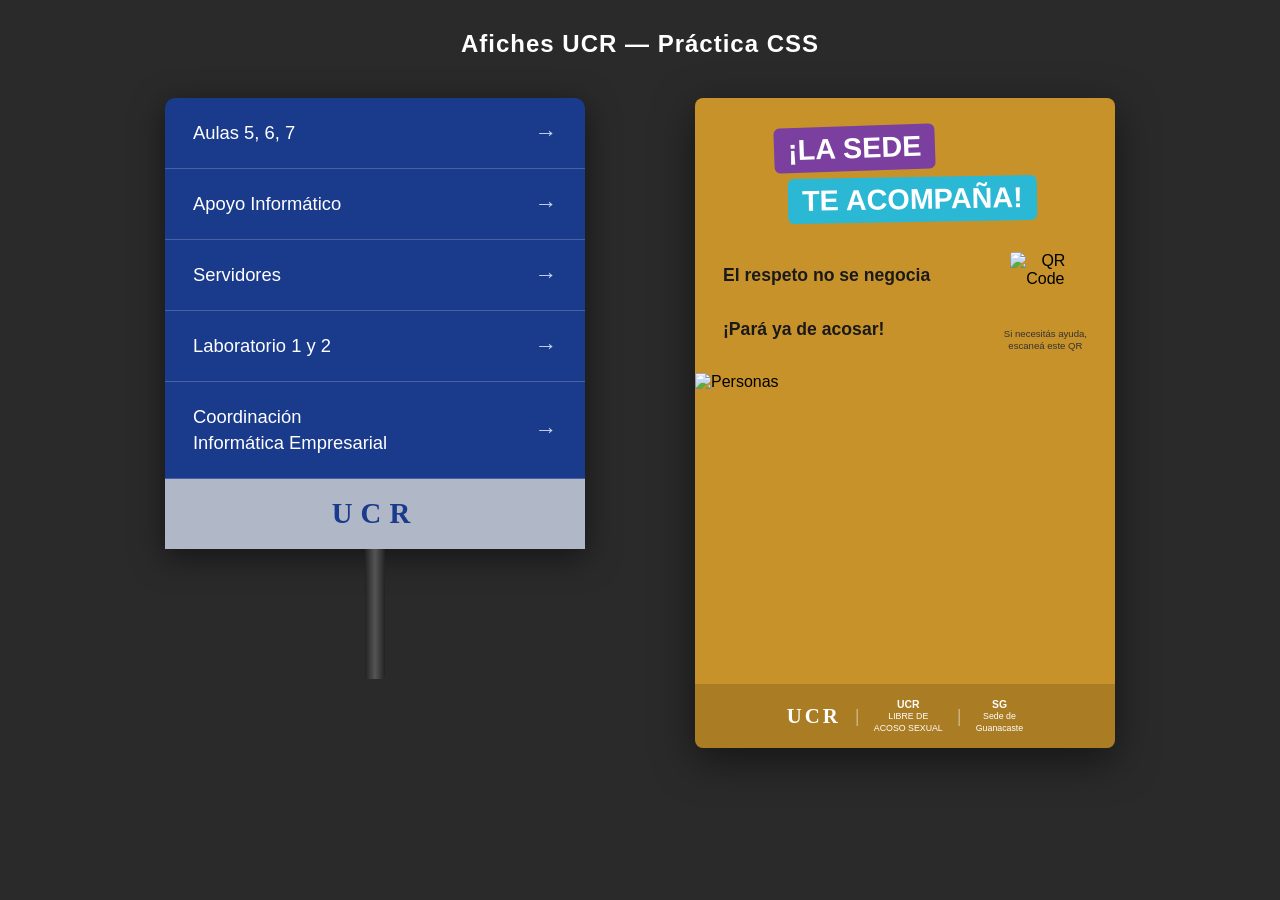
==== index.html @ 823f458b "subir la imagen y afiche 1" ====
<!DOCTYPE html>
<html lang="es">
<head>
  <meta charset="UTF-8" />
  <meta name="viewport" content="width=device-width, initial-scale=1.0"/>
  <title>Afiches UCR</title>
  <link rel="stylesheet" href="index.css" />
</head>
<body>

  <h1 class="titulo-pagina">Afiches UCR — Práctica CSS</h1>

  <div class="contenedor-afiches">

    <!-- AFICHE 1: LETRERO -->
    <div class="poste-wrapper">
      <div class="letrero">
        <div class="fila">
          <span class="texto">Aulas 5, 6, 7</span>
          <span class="flecha">→</span>
        </div>
        <div class="fila">
          <span class="texto">Apoyo Informático</span>
          <span class="flecha">→</span>
        </div>
        <div class="fila">
          <span class="texto">Servidores</span>
          <span class="flecha">→</span>
        </div>
        <div class="fila">
          <span class="texto">Laboratorio 1 y 2</span>
          <span class="flecha">→</span>
        </div>
        <div class="fila">
          <span class="texto">Coordinación<br>Informática Empresarial</span>
          <span class="flecha">→</span>
        </div>
        <div class="pie">
          <span class="ucr-logo">UCR</span>
        </div>
      </div>
      <div class="poste"></div>
    </div>

    <!-- AFICHE 2: LA SEDE TE ACOMPAÑA -->
    <div class="afiche">

      <div class="zona-titulo">
        <div class="titulo-badge">
          <span class="titulo-linea1">¡LA SEDE</span>
          <span class="titulo-linea2">TE ACOMPAÑA!</span>
        </div>
      </div>

      <div class="zona-mensaje">
        <p class="mensaje-principal">El respeto no se negocia</p>
        <p class="mensaje-secundario">¡Pará ya de acosar!</p>
        <div class="qr-placeholder">
          <img src="qrcode_325543992_3bf52f61341345cf4e1a12b8e5c5245b.png" alt="QR Code" class="qr-img"/>
          <small>Si necesitás ayuda,<br>escaneá este QR</small>
        </div>
      </div>

      <!-- FOTO EN LUGAR DEL DIV DE PERSONAS -->
      <div class="zona-personas">
        <img src="C:\Users\Lenovo\Desktop\Prueba-de-Quiz\Fotostop.png" alt="Personas" class="foto-personas" />
      </div>

      <div class="zona-logos">
        <span class="logo-ucr">UCR</span>
        <span class="separador">|</span>
        <span class="logo-acoso">UCR<br><small>LIBRE DE<br>ACOSO SEXUAL</small></span>
        <span class="separador">|</span>
        <span class="logo-sg">SG <small>Sede de<br>Guanacaste</small></span>
      </div>

    </div>

  </div>

</body>
</html>
---- index.css ----
*, *::before, *::after {
  box-sizing: border-box;
  margin: 0;
  padding: 0;
}

body {
  background: #2a2a2a;
  min-height: 100vh;
  padding: 30px 20px;
  font-family: Arial, sans-serif;
}

.titulo-pagina {
  text-align: center;
  color: #ffffff;
  font-size: 1.5rem;
  margin-bottom: 40px;
  letter-spacing: 1px;
}

/* GRID de 2 columnas para los dos afiches */
.contenedor-afiches {
  display: grid;
  grid-template-columns: 1fr 1fr;
  justify-items: center;
  align-items: start;
  gap: 60px;
  max-width: 1000px;
  margin: 0 auto;
}

/* ============================================================
   AFICHE 1 — LETRERO
   ============================================================ */
.poste-wrapper {
  display: flex;
  flex-direction: column;
  align-items: center;
}

.letrero {
  width: 420px;
  background: #1a3a8c;
  border-radius: 10px 10px 0 0;
  overflow: hidden;
  box-shadow: 0 8px 32px rgba(0,0,0,0.5);

  display: grid;
  grid-template-rows: repeat(5, auto) 70px;
}

.fila {
  display: flex;
  justify-content: space-between;
  align-items: center;
  padding: 22px 28px;
  border-bottom: 1px solid rgba(255,255,255,0.2);
  color: #ffffff;
  transition: background 0.2s;
}

.fila:hover {
  background: rgba(255,255,255,0.1);
}

.texto {
  font-size: 1.15rem;
  font-weight: 500;
  line-height: 1.4;
}

.flecha {
  font-size: 1.4rem;
  font-weight: bold;
  color: #c8d4f0;
  margin-left: 16px;
  flex-shrink: 0;
}

.pie {
  background: #b0b8c8;
  display: flex;
  justify-content: center;
  align-items: center;
}

.ucr-logo {
  font-family: 'Times New Roman', serif;
  font-size: 1.8rem;
  font-weight: bold;
  color: #1a3a8c;
  letter-spacing: 8px;
}

.poste {
  width: 20px;
  height: 130px;
  background: linear-gradient(to right, #222, #555, #222);
  border-radius: 0 0 4px 4px;
}

/* ============================================================
   AFICHE 2 — LA SEDE TE ACOMPAÑA
   ============================================================ */
.afiche {
  width: 420px;
  background: #c8922a;
  border-radius: 8px;
  overflow: hidden;
  box-shadow: 0 12px 40px rgba(0,0,0,0.5);

  display: grid;
  grid-template-rows: auto auto 1fr auto;
  grid-template-areas:
    "titulo"
    "mensaje"
    "personas"
    "logos";
  min-height: 650px;
}

/* ANIMACIONES al hacer hover en el afiche */
.mensaje-principal,
.mensaje-secundario {
  font-size: 1.1rem;
  font-weight: bold;
  color: #1a1a1a;
  transition: transform 0.3s ease, color 0.3s ease;
  display: inline-block;
}

.afiche:hover .mensaje-principal,
.afiche:hover .mensaje-secundario {
  transform: scale(1.2);
  color: #ffffff;
}

.titulo-linea1,
.titulo-linea2 {
  transition: transform 0.3s ease, letter-spacing 0.3s ease;
}

.afiche:hover .titulo-linea1,
.afiche:hover .titulo-linea2 {
  transform: scale(1.1) rotate(-2deg);
  letter-spacing: 2px;
}

/* Foto hover */
.foto-personas {
  transition: transform 0.3s ease;
}

.afiche:hover .foto-personas {
  transform: scale(1.05);
}

/* ZONAS */
.zona-titulo {
  grid-area: titulo;
  padding: 28px 20px 10px;
  display: flex;
  justify-content: center;
  align-items: center;
}

.titulo-badge {
  display: flex;
  flex-direction: column;
  align-items: flex-start;
  gap: 6px;
}

.titulo-linea1 {
  background: #7b3fa0;
  color: white;
  font-family: Arial Black, sans-serif;
  font-size: 1.8rem;
  font-weight: 900;
  padding: 6px 14px;
  border-radius: 6px;
  transform: rotate(-2deg);
  display: inline-block;
}

.titulo-linea2 {
  background: #2ab8d4;
  color: white;
  font-family: Arial Black, sans-serif;
  font-size: 1.8rem;
  font-weight: 900;
  padding: 6px 14px;
  border-radius: 6px;
  transform: rotate(-1deg);
  display: inline-block;
  margin-left: 14px;
}

.zona-mensaje {
  grid-area: mensaje;
  padding: 20px 28px;

  display: grid;
  grid-template-columns: 1fr auto;
  grid-template-rows: auto auto;
  grid-template-areas:
    "principal qr"
    "secundario qr";
  gap: 6px 16px;
  align-items: center;
}

.mensaje-principal { grid-area: principal; }
.mensaje-secundario { grid-area: secundario; }

.qr-placeholder {
  grid-area: qr;
  display: flex;
  flex-direction: column;
  align-items: center;
  gap: 6px;
  text-align: center;
}

.qr-img {
  width: 70px;
  height: 70px;
  border-radius: 4px;
}

.qr-placeholder small {
  font-size: 0.6rem;
  color: #333;
  line-height: 1.3;
}

/* FOTO en lugar del div de personas */
.zona-personas {
  grid-area: personas;
  display: flex;
  justify-content: center;
  align-items: flex-end;
  overflow: hidden;
}

.foto-personas {
  width: 100%;
  height: 100%;
  object-fit: cover;
  object-position: center bottom;
}

.zona-logos {
  grid-area: logos;
  background: rgba(0,0,0,0.15);
  padding: 14px 20px;
  display: flex;
  justify-content: center;
  align-items: center;
  gap: 14px;
}

.logo-ucr {
  font-family: 'Times New Roman', serif;
  font-size: 1.3rem;
  font-weight: bold;
  color: #ffffff;
  letter-spacing: 3px;
}

.separador {
  color: rgba(255,255,255,0.4);
  font-size: 1.2rem;
}

.logo-acoso, .logo-sg {
  font-size: 0.65rem;
  font-weight: bold;
  color: #ffffff;
  line-height: 1.3;
  text-align: center;
}

.logo-acoso small, .logo-sg small {
  font-weight: normal;
  font-size: 0.55rem;
  display: block;
}
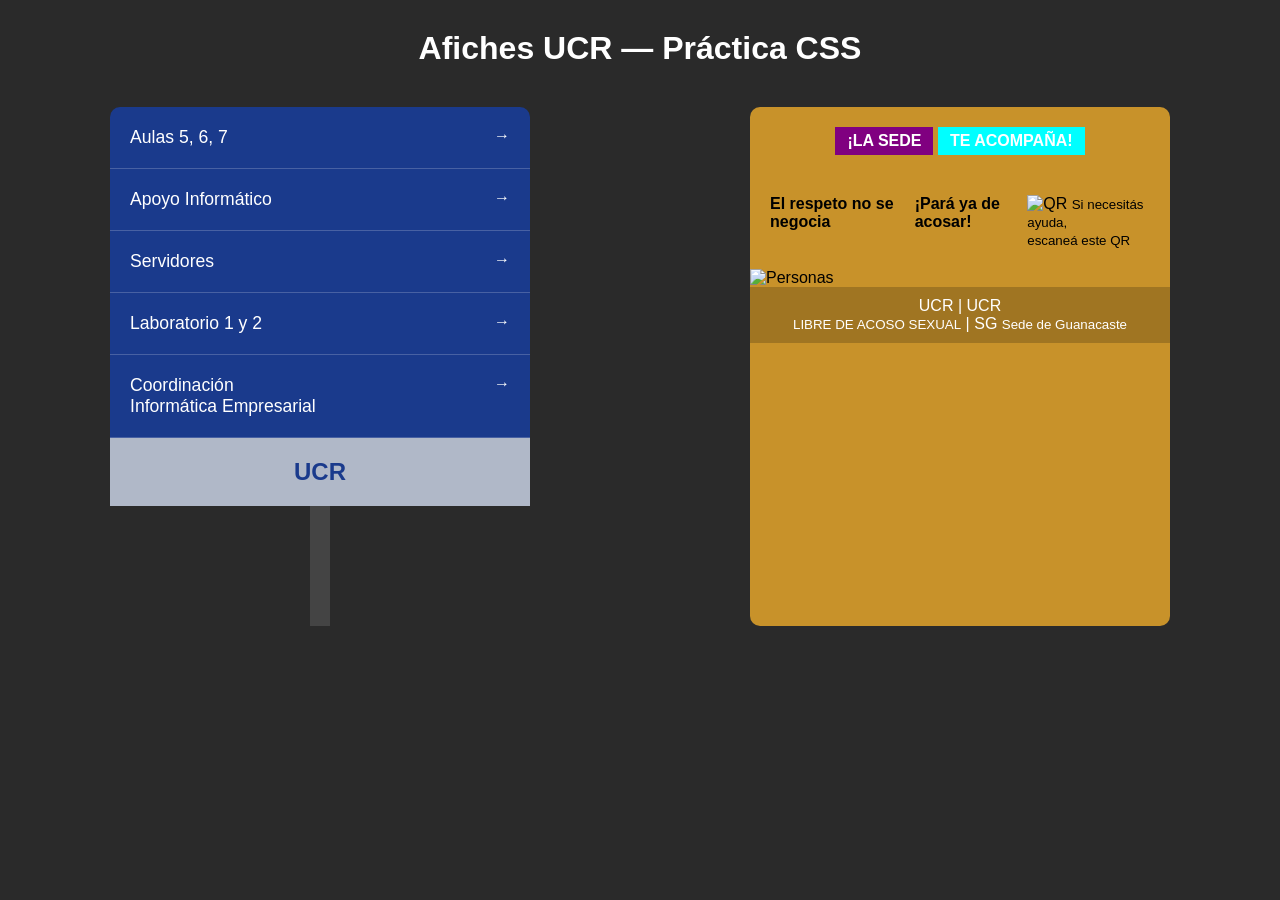
==== commit bb583151: "subir la imagen del codigo QR porque la ruta estaba mal" ====
--- a/index.html
+++ b/index.html
@@ -12,37 +12,44 @@
 
   <div class="contenedor-afiches">
 
-    <!-- AFICHE 1: LETRERO -->
+    <!-- AFICHE 1 -->
     <div class="poste-wrapper">
       <div class="letrero">
+
         <div class="fila">
           <span class="texto">Aulas 5, 6, 7</span>
           <span class="flecha">→</span>
         </div>
+
         <div class="fila">
           <span class="texto">Apoyo Informático</span>
           <span class="flecha">→</span>
         </div>
+
         <div class="fila">
           <span class="texto">Servidores</span>
           <span class="flecha">→</span>
         </div>
+
         <div class="fila">
           <span class="texto">Laboratorio 1 y 2</span>
           <span class="flecha">→</span>
         </div>
+
         <div class="fila">
           <span class="texto">Coordinación<br>Informática Empresarial</span>
           <span class="flecha">→</span>
         </div>
+
         <div class="pie">
           <span class="ucr-logo">UCR</span>
         </div>
+
       </div>
       <div class="poste"></div>
     </div>
 
-    <!-- AFICHE 2: LA SEDE TE ACOMPAÑA -->
+    <!-- AFICHE 2 -->
     <div class="afiche">
 
       <div class="zona-titulo">
@@ -55,23 +62,23 @@
       <div class="zona-mensaje">
         <p class="mensaje-principal">El respeto no se negocia</p>
         <p class="mensaje-secundario">¡Pará ya de acosar!</p>
+
         <div class="qr-placeholder">
-          <img src="qrcode_325543992_3bf52f61341345cf4e1a12b8e5c5245b.png" alt="QR Code" class="qr-img"/>
+          <img src="img/qr.png" alt="QR" class="qr-img"/>
           <small>Si necesitás ayuda,<br>escaneá este QR</small>
         </div>
       </div>
 
-      <!-- FOTO EN LUGAR DEL DIV DE PERSONAS -->
       <div class="zona-personas">
-        <img src="C:\Users\Lenovo\Desktop\Prueba-de-Quiz\Fotostop.png" alt="Personas" class="foto-personas" />
+        <img src="img/Fotostop.png" alt="Personas" class="foto-personas" />
       </div>
 
       <div class="zona-logos">
         <span class="logo-ucr">UCR</span>
         <span class="separador">|</span>
-        <span class="logo-acoso">UCR<br><small>LIBRE DE<br>ACOSO SEXUAL</small></span>
+        <span class="logo-acoso">UCR<br><small>LIBRE DE ACOSO SEXUAL</small></span>
         <span class="separador">|</span>
-        <span class="logo-sg">SG <small>Sede de<br>Guanacaste</small></span>
+        <span class="logo-sg">SG <small>Sede de Guanacaste</small></span>
       </div>
 
     </div>
--- a/index.css
+++ b/index.css
@@ -1,4 +1,4 @@
-*, *::before, *::after {
+* {
   box-sizing: border-box;
   margin: 0;
   padding: 0;
@@ -6,33 +6,27 @@
 
 body {
   background: #2a2a2a;
-  min-height: 100vh;
-  padding: 30px 20px;
+  padding: 30px;
   font-family: Arial, sans-serif;
 }
 
 .titulo-pagina {
   text-align: center;
-  color: #ffffff;
-  font-size: 1.5rem;
+  color: white;
   margin-bottom: 40px;
-  letter-spacing: 1px;
 }
 
-/* GRID de 2 columnas para los dos afiches */
+/* GRID */
 .contenedor-afiches {
   display: grid;
   grid-template-columns: 1fr 1fr;
+  gap: 60px;
   justify-items: center;
-  align-items: start;
-  gap: 60px;
-  max-width: 1000px;
-  margin: 0 auto;
 }
 
-/* ============================================================
-   AFICHE 1 — LETRERO
-   ============================================================ */
+/* =======================
+   AFICHE 1 (LETRERO)
+======================= */
 .poste-wrapper {
   display: flex;
   flex-direction: column;
@@ -44,246 +38,146 @@
   background: #1a3a8c;
   border-radius: 10px 10px 0 0;
   overflow: hidden;
-  box-shadow: 0 8px 32px rgba(0,0,0,0.5);
-
-  display: grid;
-  grid-template-rows: repeat(5, auto) 70px;
 }
 
 .fila {
   display: flex;
   justify-content: space-between;
-  align-items: center;
-  padding: 22px 28px;
+  padding: 20px;
+  color: white;
   border-bottom: 1px solid rgba(255,255,255,0.2);
-  color: #ffffff;
-  transition: background 0.2s;
+  transition: all 0.3s ease;
 }
 
+/* 🔥 ANIMACIÓN #3 */
 .fila:hover {
+  transform: scale(1.05);
   background: rgba(255,255,255,0.1);
 }
 
 .texto {
-  font-size: 1.15rem;
-  font-weight: 500;
-  line-height: 1.4;
+  font-size: 1.1rem;
 }
 
 .flecha {
-  font-size: 1.4rem;
   font-weight: bold;
-  color: #c8d4f0;
-  margin-left: 16px;
-  flex-shrink: 0;
 }
 
 .pie {
   background: #b0b8c8;
-  display: flex;
-  justify-content: center;
-  align-items: center;
+  text-align: center;
+  padding: 20px;
 }
 
 .ucr-logo {
-  font-family: 'Times New Roman', serif;
-  font-size: 1.8rem;
+  font-size: 1.5rem;
   font-weight: bold;
   color: #1a3a8c;
-  letter-spacing: 8px;
 }
 
 .poste {
   width: 20px;
-  height: 130px;
-  background: linear-gradient(to right, #222, #555, #222);
-  border-radius: 0 0 4px 4px;
+  height: 120px;
+  background: #444;
 }
 
-/* ============================================================
-   AFICHE 2 — LA SEDE TE ACOMPAÑA
-   ============================================================ */
+/* =======================
+   AFICHE 2
+======================= */
 .afiche {
   width: 420px;
   background: #c8922a;
-  border-radius: 8px;
+  border-radius: 10px;
   overflow: hidden;
-  box-shadow: 0 12px 40px rgba(0,0,0,0.5);
-
-  display: grid;
-  grid-template-rows: auto auto 1fr auto;
-  grid-template-areas:
-    "titulo"
-    "mensaje"
-    "personas"
-    "logos";
-  min-height: 650px;
+  transition: transform 0.3s;
 }
 
-/* ANIMACIONES al hacer hover en el afiche */
+/* Hover general */
+.afiche:hover {
+  transform: scale(1.02);
+}
+
+/* TITULO */
+.zona-titulo {
+  padding: 20px;
+  text-align: center;
+}
+
+.titulo-linea1, .titulo-linea2 {
+  display: inline-block;
+  padding: 5px 12px;
+  color: white;
+  font-weight: bold;
+  transition: all 0.3s ease;
+}
+
+.titulo-linea1 {
+  background: purple;
+}
+
+.titulo-linea2 {
+  background: cyan;
+}
+
+/* Animación titulo */
+.afiche:hover .titulo-linea1,
+.afiche:hover .titulo-linea2 {
+  transform: scale(1.1) rotate(-2deg);
+}
+
+/* MENSAJE */
+.zona-mensaje {
+  display: flex;
+  justify-content: space-between;
+  padding: 20px;
+}
+
 .mensaje-principal,
 .mensaje-secundario {
-  font-size: 1.1rem;
   font-weight: bold;
-  color: #1a1a1a;
-  transition: transform 0.3s ease, color 0.3s ease;
-  display: inline-block;
+  transition: all 0.3s ease;
 }
 
+/* 🔥 Animación hover */
 .afiche:hover .mensaje-principal,
 .afiche:hover .mensaje-secundario {
   transform: scale(1.2);
-  color: #ffffff;
+  color: white;
+  text-shadow: 0 4px 10px rgba(0,0,0,0.5);
 }
 
-.titulo-linea1,
-.titulo-linea2 {
-  transition: transform 0.3s ease, letter-spacing 0.3s ease;
+/* 🔥 Animación continua */
+@keyframes latido {
+  0% { transform: scale(1); }
+  50% { transform: scale(1.1); }
+  100% { transform: scale(1); }
 }
 
-.afiche:hover .titulo-linea1,
-.afiche:hover .titulo-linea2 {
-  transform: scale(1.1) rotate(-2deg);
-  letter-spacing: 2px;
+.mensaje-principal {
+  animation: latido 2s infinite;
 }
 
-/* Foto hover */
+/* QR */
+.qr-img {
+  width: 70px;
+}
+
+/* FOTO */
 .foto-personas {
-  transition: transform 0.3s ease;
+  width: 100%;
+  height: 250px;
+  object-fit: cover;
+  transition: transform 0.3s;
 }
 
 .afiche:hover .foto-personas {
   transform: scale(1.05);
 }
 
-/* ZONAS */
-.zona-titulo {
-  grid-area: titulo;
-  padding: 28px 20px 10px;
-  display: flex;
-  justify-content: center;
-  align-items: center;
-}
-
-.titulo-badge {
-  display: flex;
-  flex-direction: column;
-  align-items: flex-start;
-  gap: 6px;
-}
-
-.titulo-linea1 {
-  background: #7b3fa0;
+/* LOGOS */
+.zona-logos {
+  background: rgba(0,0,0,0.2);
   color: white;
-  font-family: Arial Black, sans-serif;
-  font-size: 1.8rem;
-  font-weight: 900;
-  padding: 6px 14px;
-  border-radius: 6px;
-  transform: rotate(-2deg);
-  display: inline-block;
-}
-
-.titulo-linea2 {
-  background: #2ab8d4;
-  color: white;
-  font-family: Arial Black, sans-serif;
-  font-size: 1.8rem;
-  font-weight: 900;
-  padding: 6px 14px;
-  border-radius: 6px;
-  transform: rotate(-1deg);
-  display: inline-block;
-  margin-left: 14px;
-}
-
-.zona-mensaje {
-  grid-area: mensaje;
-  padding: 20px 28px;
-
-  display: grid;
-  grid-template-columns: 1fr auto;
-  grid-template-rows: auto auto;
-  grid-template-areas:
-    "principal qr"
-    "secundario qr";
-  gap: 6px 16px;
-  align-items: center;
-}
-
-.mensaje-principal { grid-area: principal; }
-.mensaje-secundario { grid-area: secundario; }
-
-.qr-placeholder {
-  grid-area: qr;
-  display: flex;
-  flex-direction: column;
-  align-items: center;
-  gap: 6px;
   text-align: center;
-}
-
-.qr-img {
-  width: 70px;
-  height: 70px;
-  border-radius: 4px;
-}
-
-.qr-placeholder small {
-  font-size: 0.6rem;
-  color: #333;
-  line-height: 1.3;
-}
-
-/* FOTO en lugar del div de personas */
-.zona-personas {
-  grid-area: personas;
-  display: flex;
-  justify-content: center;
-  align-items: flex-end;
-  overflow: hidden;
-}
-
-.foto-personas {
-  width: 100%;
-  height: 100%;
-  object-fit: cover;
-  object-position: center bottom;
-}
-
-.zona-logos {
-  grid-area: logos;
-  background: rgba(0,0,0,0.15);
-  padding: 14px 20px;
-  display: flex;
-  justify-content: center;
-  align-items: center;
-  gap: 14px;
-}
-
-.logo-ucr {
-  font-family: 'Times New Roman', serif;
-  font-size: 1.3rem;
-  font-weight: bold;
-  color: #ffffff;
-  letter-spacing: 3px;
-}
-
-.separador {
-  color: rgba(255,255,255,0.4);
-  font-size: 1.2rem;
-}
-
-.logo-acoso, .logo-sg {
-  font-size: 0.65rem;
-  font-weight: bold;
-  color: #ffffff;
-  line-height: 1.3;
-  text-align: center;
-}
-
-.logo-acoso small, .logo-sg small {
-  font-weight: normal;
-  font-size: 0.55rem;
-  display: block;
-}
+  padding: 10px;
+}
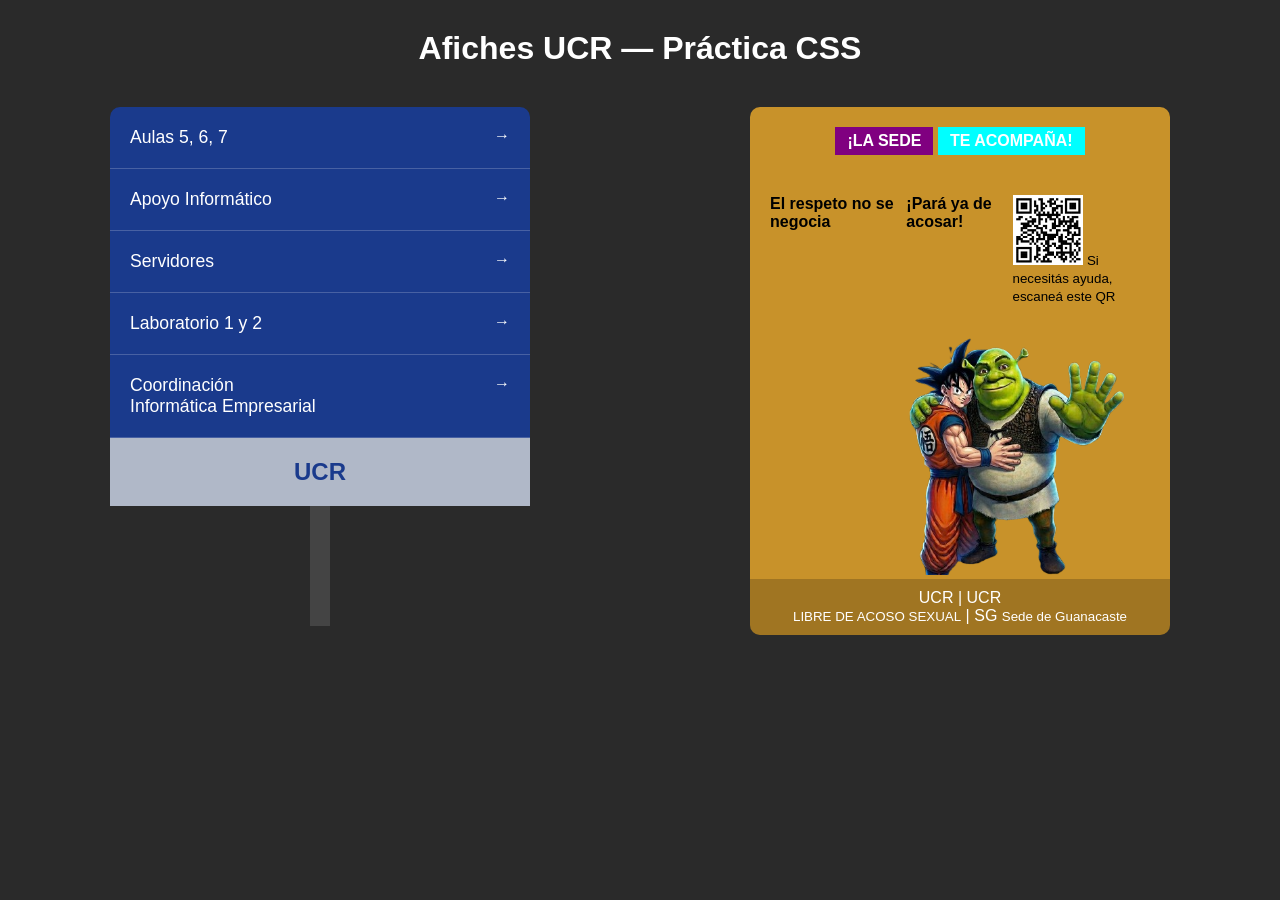
==== commit 68cbf6b1: "subir la imagen del codigo QR porque la ruta estaba mal" ====
--- a/index.html
+++ b/index.html
@@ -64,13 +64,13 @@
         <p class="mensaje-secundario">¡Pará ya de acosar!</p>
 
         <div class="qr-placeholder">
-          <img src="img/qr.png" alt="QR" class="qr-img"/>
+          <img src="qrcode.png" alt="QR" class="qr-img"/>
           <small>Si necesitás ayuda,<br>escaneá este QR</small>
         </div>
       </div>
 
       <div class="zona-personas">
-        <img src="img/Fotostop.png" alt="Personas" class="foto-personas" />
+        <img src="Fotostop.png" alt="Personas" class="foto-personas" />
       </div>
 
       <div class="zona-logos">
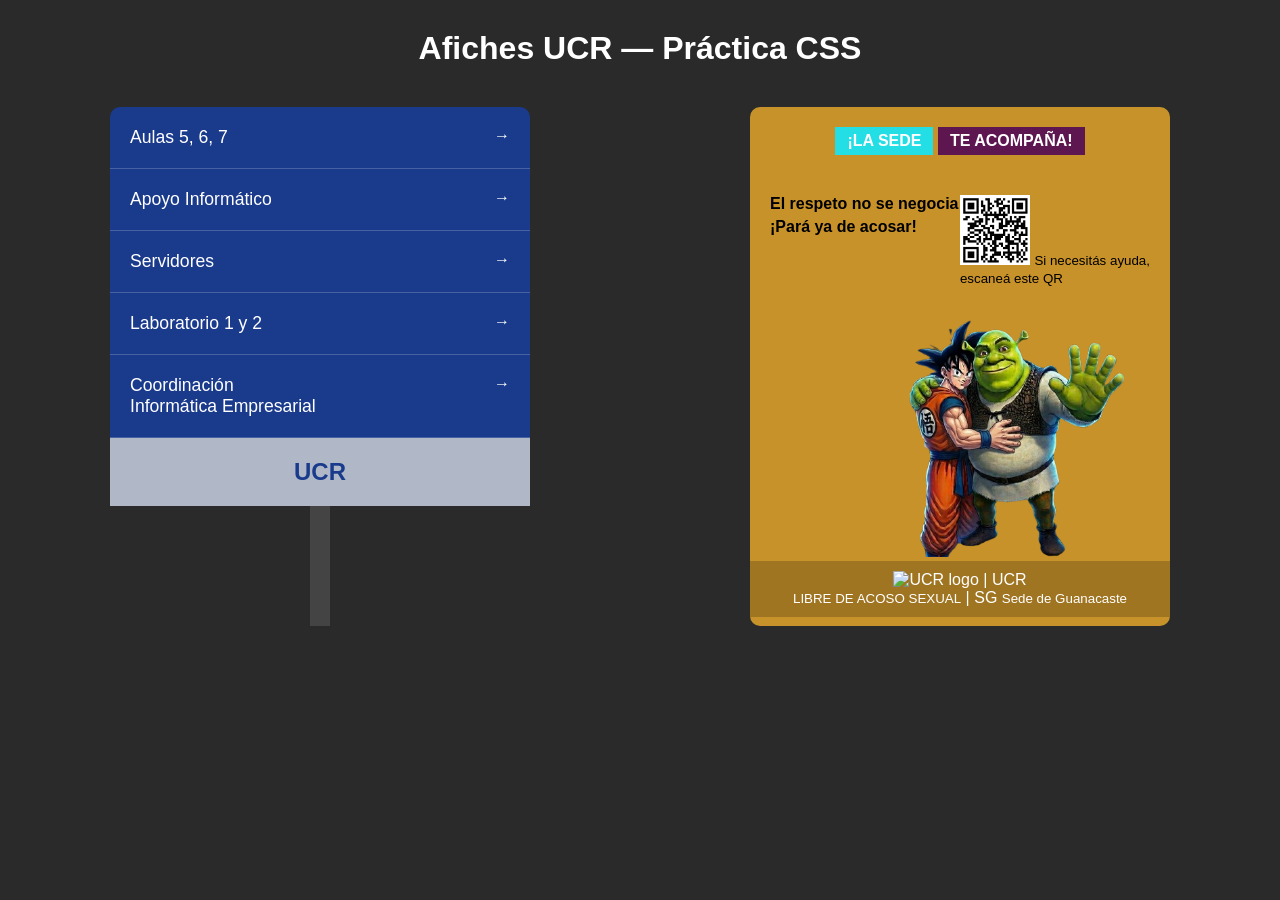
==== commit 95a5350e: "posicion" ====
--- a/index.html
+++ b/index.html
@@ -12,7 +12,9 @@
 
   <div class="contenedor-afiches">
 
-    <!-- AFICHE 1 -->
+    <!-- =========================
+         AFICHE 1 (LETRERO)
+    ========================== -->
     <div class="poste-wrapper">
       <div class="letrero">
 
@@ -49,36 +51,60 @@
       <div class="poste"></div>
     </div>
 
-    <!-- AFICHE 2 -->
+    <!-- =========================
+         AFICHE 2 (CORREGIDO)
+    ========================== -->
     <div class="afiche">
 
+      <!-- TITULO -->
       <div class="zona-titulo">
         <div class="titulo-badge">
+          <!-- 🔥 signos corregidos -->
           <span class="titulo-linea1">¡LA SEDE</span>
           <span class="titulo-linea2">TE ACOMPAÑA!</span>
         </div>
       </div>
 
+      <!-- MENSAJE + QR -->
       <div class="zona-mensaje">
-        <p class="mensaje-principal">El respeto no se negocia</p>
-        <p class="mensaje-secundario">¡Pará ya de acosar!</p>
+
+        <!-- 🔥 Agrupé los textos para que no se rompa el layout -->
+        <div class="bloque-texto">
+          <p class="mensaje-principal">El respeto no se negocia</p>
+          <p class="mensaje-secundario">¡Pará ya de acosar!</p>
+        </div>
 
         <div class="qr-placeholder">
+          <!-- ⚠️ usa rutas relativas -->
           <img src="qrcode.png" alt="QR" class="qr-img"/>
           <small>Si necesitás ayuda,<br>escaneá este QR</small>
         </div>
+
       </div>
 
+      <!-- IMAGEN -->
       <div class="zona-personas">
+        <!-- ⚠️ ruta corregida -->
         <img src="Fotostop.png" alt="Personas" class="foto-personas" />
       </div>
 
+      <!-- LOGOS -->
       <div class="zona-logos">
-        <span class="logo-ucr">UCR</span>
+
+        <img src="ucr.png" alt="UCR logo" class="logo-img">
+
         <span class="separador">|</span>
-        <span class="logo-acoso">UCR<br><small>LIBRE DE ACOSO SEXUAL</small></span>
+
+        <span class="logo-acoso">
+          UCR<br><small>LIBRE DE ACOSO SEXUAL</small>
+        </span>
+
         <span class="separador">|</span>
-        <span class="logo-sg">SG <small>Sede de Guanacaste</small></span>
+
+        <span class="logo-sg">
+          SG <small>Sede de Guanacaste</small>
+        </span>
+
       </div>
 
     </div>
--- a/index.css
+++ b/index.css
@@ -112,11 +112,11 @@
 }
 
 .titulo-linea1 {
-  background: purple;
+  background: rgb(35, 222, 228);
 }
 
 .titulo-linea2 {
-  background: cyan;
+  background: rgb(94, 22, 80);
 }
 
 /* Animación titulo */
@@ -125,6 +125,16 @@
   transform: scale(1.1) rotate(-2deg);
 }
 
+
+.bloque-texto {
+  display: flex;
+  flex-direction: column;
+  gap: 5px;
+}
+
+.logo-img {
+  height: 30px;
+}
 /* MENSAJE */
 .zona-mensaje {
   display: flex;
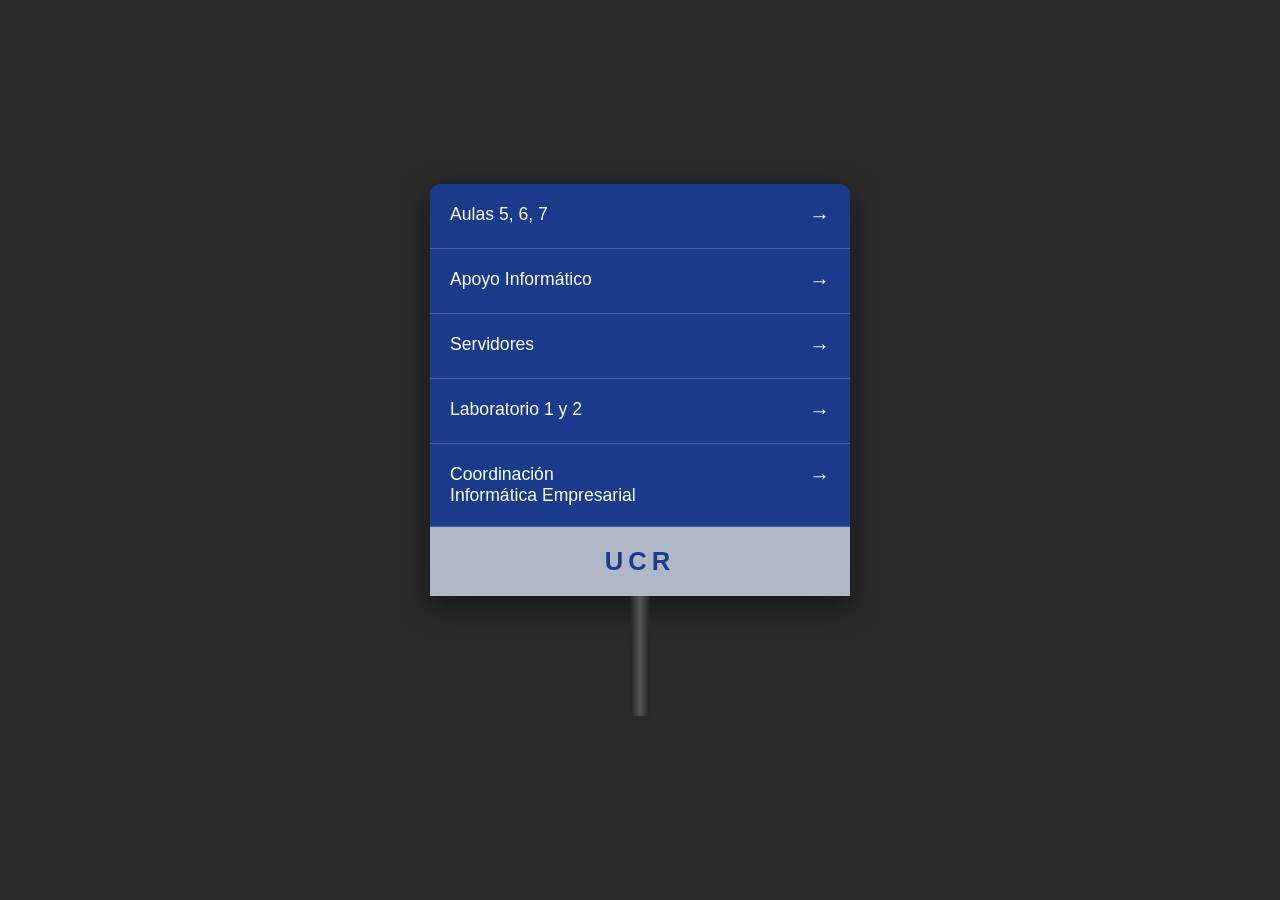
==== commit c35e4d12: "posicion" ====
--- a/index.html
+++ b/index.html
@@ -1,115 +1,47 @@
 <!DOCTYPE html>
 <html lang="es">
 <head>
-  <meta charset="UTF-8" />
-  <meta name="viewport" content="width=device-width, initial-scale=1.0"/>
-  <title>Afiches UCR</title>
-  <link rel="stylesheet" href="index.css" />
+  <meta charset="UTF-8">
+  <title>Afiche 1</title>
+  <link rel="stylesheet" href="index.css">
 </head>
 <body>
 
-  <h1 class="titulo-pagina">Afiches UCR — Práctica CSS</h1>
+<div class="poste-wrapper">
+  <div class="letrero">
 
-  <div class="contenedor-afiches">
-
-    <!-- =========================
-         AFICHE 1 (LETRERO)
-    ========================== -->
-    <div class="poste-wrapper">
-      <div class="letrero">
-
-        <div class="fila">
-          <span class="texto">Aulas 5, 6, 7</span>
-          <span class="flecha">→</span>
-        </div>
-
-        <div class="fila">
-          <span class="texto">Apoyo Informático</span>
-          <span class="flecha">→</span>
-        </div>
-
-        <div class="fila">
-          <span class="texto">Servidores</span>
-          <span class="flecha">→</span>
-        </div>
-
-        <div class="fila">
-          <span class="texto">Laboratorio 1 y 2</span>
-          <span class="flecha">→</span>
-        </div>
-
-        <div class="fila">
-          <span class="texto">Coordinación<br>Informática Empresarial</span>
-          <span class="flecha">→</span>
-        </div>
-
-        <div class="pie">
-          <span class="ucr-logo">UCR</span>
-        </div>
-
-      </div>
-      <div class="poste"></div>
+    <div class="fila">
+      <span class="texto">Aulas 5, 6, 7</span>
+      <span class="flecha">→</span>
     </div>
 
-    <!-- =========================
-         AFICHE 2 (CORREGIDO)
-    ========================== -->
-    <div class="afiche">
+    <div class="fila">
+      <span class="texto">Apoyo Informático</span>
+      <span class="flecha">→</span>
+    </div>
 
-      <!-- TITULO -->
-      <div class="zona-titulo">
-        <div class="titulo-badge">
-          <!-- 🔥 signos corregidos -->
-          <span class="titulo-linea1">¡LA SEDE</span>
-          <span class="titulo-linea2">TE ACOMPAÑA!</span>
-        </div>
-      </div>
+    <div class="fila">
+      <span class="texto">Servidores</span>
+      <span class="flecha">→</span>
+    </div>
 
-      <!-- MENSAJE + QR -->
-      <div class="zona-mensaje">
+    <div class="fila">
+      <span class="texto">Laboratorio 1 y 2</span>
+      <span class="flecha">→</span>
+    </div>
 
-        <!-- 🔥 Agrupé los textos para que no se rompa el layout -->
-        <div class="bloque-texto">
-          <p class="mensaje-principal">El respeto no se negocia</p>
-          <p class="mensaje-secundario">¡Pará ya de acosar!</p>
-        </div>
+    <div class="fila">
+      <span class="texto">Coordinación<br>Informática Empresarial</span>
+      <span class="flecha">→</span>
+    </div>
 
-        <div class="qr-placeholder">
-          <!-- ⚠️ usa rutas relativas -->
-          <img src="qrcode.png" alt="QR" class="qr-img"/>
-          <small>Si necesitás ayuda,<br>escaneá este QR</small>
-        </div>
-
-      </div>
-
-      <!-- IMAGEN -->
-      <div class="zona-personas">
-        <!-- ⚠️ ruta corregida -->
-        <img src="Fotostop.png" alt="Personas" class="foto-personas" />
-      </div>
-
-      <!-- LOGOS -->
-      <div class="zona-logos">
-
-        <img src="ucr.png" alt="UCR logo" class="logo-img">
-
-        <span class="separador">|</span>
-
-        <span class="logo-acoso">
-          UCR<br><small>LIBRE DE ACOSO SEXUAL</small>
-        </span>
-
-        <span class="separador">|</span>
-
-        <span class="logo-sg">
-          SG <small>Sede de Guanacaste</small>
-        </span>
-
-      </div>
-
+    <div class="pie">
+      <span class="ucr-logo">UCR</span>
     </div>
 
   </div>
+  <div class="poste"></div>
+</div>
 
 </body>
 </html>
--- a/index.css
+++ b/index.css
@@ -1,45 +1,36 @@
+/* RESET */
 * {
-  box-sizing: border-box;
   margin: 0;
   padding: 0;
+  box-sizing: border-box;
 }
 
 body {
   background: #2a2a2a;
-  padding: 30px;
+  display: flex;
+  justify-content: center;
+  align-items: center;
+  height: 100vh;
   font-family: Arial, sans-serif;
 }
 
-.titulo-pagina {
-  text-align: center;
-  color: white;
-  margin-bottom: 40px;
-}
-
-/* GRID */
-.contenedor-afiches {
-  display: grid;
-  grid-template-columns: 1fr 1fr;
-  gap: 60px;
-  justify-items: center;
-}
-
-/* =======================
-   AFICHE 1 (LETRERO)
-======================= */
+/* CONTENEDOR */
 .poste-wrapper {
   display: flex;
   flex-direction: column;
   align-items: center;
 }
 
+/* LETRERO */
 .letrero {
   width: 420px;
   background: #1a3a8c;
   border-radius: 10px 10px 0 0;
   overflow: hidden;
+  box-shadow: 0 10px 30px rgba(0,0,0,0.5);
 }
 
+/* FILAS */
 .fila {
   display: flex;
   justify-content: space-between;
@@ -49,7 +40,7 @@
   transition: all 0.3s ease;
 }
 
-/* 🔥 ANIMACIÓN #3 */
+/* 🔥 ANIMACIÓN (#3) */
 .fila:hover {
   transform: scale(1.05);
   background: rgba(255,255,255,0.1);
@@ -61,8 +52,10 @@
 
 .flecha {
   font-weight: bold;
+  font-size: 1.3rem;
 }
 
+/* PIE */
 .pie {
   background: #b0b8c8;
   text-align: center;
@@ -70,124 +63,15 @@
 }
 
 .ucr-logo {
-  font-size: 1.5rem;
+  font-size: 1.6rem;
   font-weight: bold;
   color: #1a3a8c;
+  letter-spacing: 5px;
 }
 
+/* POSTE */
 .poste {
   width: 20px;
   height: 120px;
-  background: #444;
-}
-
-/* =======================
-   AFICHE 2
-======================= */
-.afiche {
-  width: 420px;
-  background: #c8922a;
-  border-radius: 10px;
-  overflow: hidden;
-  transition: transform 0.3s;
-}
-
-/* Hover general */
-.afiche:hover {
-  transform: scale(1.02);
-}
-
-/* TITULO */
-.zona-titulo {
-  padding: 20px;
-  text-align: center;
-}
-
-.titulo-linea1, .titulo-linea2 {
-  display: inline-block;
-  padding: 5px 12px;
-  color: white;
-  font-weight: bold;
-  transition: all 0.3s ease;
-}
-
-.titulo-linea1 {
-  background: rgb(35, 222, 228);
-}
-
-.titulo-linea2 {
-  background: rgb(94, 22, 80);
-}
-
-/* Animación titulo */
-.afiche:hover .titulo-linea1,
-.afiche:hover .titulo-linea2 {
-  transform: scale(1.1) rotate(-2deg);
-}
-
-
-.bloque-texto {
-  display: flex;
-  flex-direction: column;
-  gap: 5px;
-}
-
-.logo-img {
-  height: 30px;
-}
-/* MENSAJE */
-.zona-mensaje {
-  display: flex;
-  justify-content: space-between;
-  padding: 20px;
-}
-
-.mensaje-principal,
-.mensaje-secundario {
-  font-weight: bold;
-  transition: all 0.3s ease;
-}
-
-/* 🔥 Animación hover */
-.afiche:hover .mensaje-principal,
-.afiche:hover .mensaje-secundario {
-  transform: scale(1.2);
-  color: white;
-  text-shadow: 0 4px 10px rgba(0,0,0,0.5);
-}
-
-/* 🔥 Animación continua */
-@keyframes latido {
-  0% { transform: scale(1); }
-  50% { transform: scale(1.1); }
-  100% { transform: scale(1); }
-}
-
-.mensaje-principal {
-  animation: latido 2s infinite;
-}
-
-/* QR */
-.qr-img {
-  width: 70px;
-}
-
-/* FOTO */
-.foto-personas {
-  width: 100%;
-  height: 250px;
-  object-fit: cover;
-  transition: transform 0.3s;
-}
-
-.afiche:hover .foto-personas {
-  transform: scale(1.05);
-}
-
-/* LOGOS */
-.zona-logos {
-  background: rgba(0,0,0,0.2);
-  color: white;
-  text-align: center;
-  padding: 10px;
+  background: linear-gradient(to right, #222, #555, #222);
 }
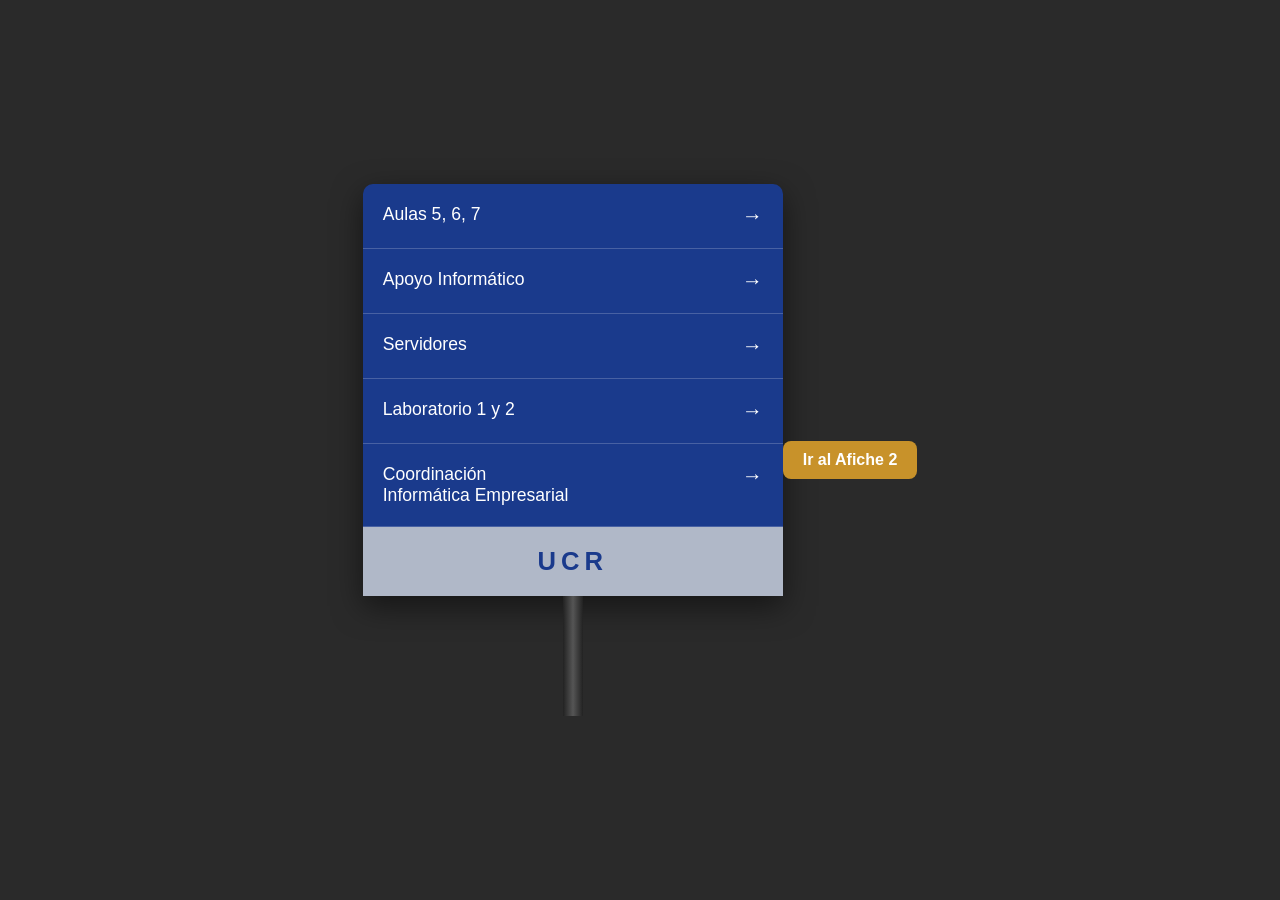
==== commit 8dcf78cc: "boton navegacion" ====
--- a/index.html
+++ b/index.html
@@ -42,6 +42,6 @@
   </div>
   <div class="poste"></div>
 </div>
-
+<a href="afiche2.html" class="boton">Ir al Afiche 2</a>
 </body>
 </html>
--- a/index.css
+++ b/index.css
@@ -28,6 +28,22 @@
   border-radius: 10px 10px 0 0;
   overflow: hidden;
   box-shadow: 0 10px 30px rgba(0,0,0,0.5);
+}
+/* BOTÓN */
+.boton {
+  margin-top: 20px;
+  background: #c8922a;
+  color: white;
+  padding: 10px 20px;
+  border-radius: 8px;
+  text-decoration: none;
+  font-weight: bold;
+  transition: 0.3s;
+}
+
+.boton:hover {
+  background: #e0a93a;
+  transform: scale(1.1);
 }
 
 /* FILAS */
